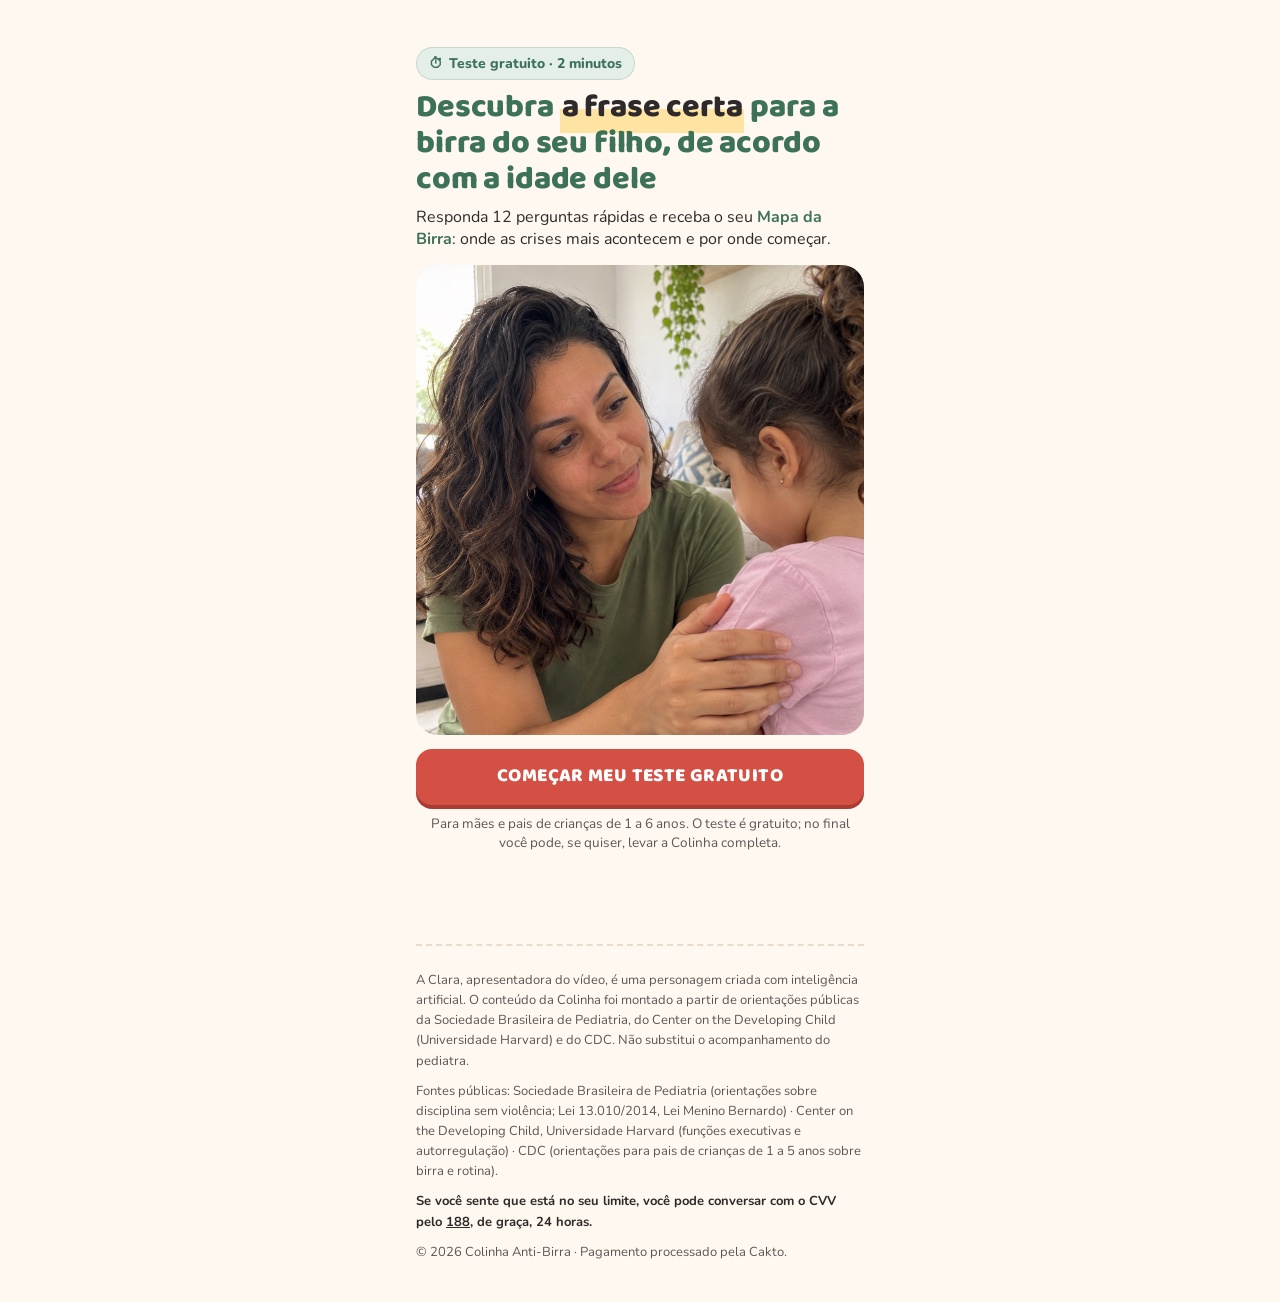
==== index.html @ 464ba3e7 "Funil Colinha Anti-Birra: quiz, oferta, upsells e downsells Co-Authored-By: Claude Opus 5.5 <noreply" ====
<!doctype html>
<html lang="pt-BR">
<head>
  <meta charset="utf-8">
  <meta name="viewport" content="width=device-width, initial-scale=1, viewport-fit=cover">
  <title>Mapa da Birra · Teste gratuito</title>
  <meta name="description" content="Teste gratuito de 2 minutos: descubra a frase certa para a birra do seu filho, de acordo com a idade dele.">
  <meta name="theme-color" content="#FFF8F0">
  <meta property="og:title" content="Mapa da Birra · Teste gratuito">
  <meta property="og:description" content="Descubra a frase certa para a birra do seu filho, de acordo com a idade dele.">
  <meta property="og:type" content="website">
  <meta property="og:locale" content="pt_BR">
  <link rel="icon" href="data:image/svg+xml,%3Csvg xmlns='http://www.w3.org/2000/svg' viewBox='0 0 100 100'%3E%3Ctext y='.9em' font-size='90'%3E%F0%9F%A7%A1%3C/text%3E%3C/svg%3E">

  <link rel="preconnect" href="https://fonts.googleapis.com">
  <link rel="preconnect" href="https://fonts.gstatic.com" crossorigin>
  <link rel="preload" as="image" href="img/capa.jpg" fetchpriority="high">
  <link rel="stylesheet" href="https://fonts.googleapis.com/css2?family=Baloo+2:wght@600;700;800&family=Nunito:wght@400;600;700&display=swap">
  <link rel="stylesheet" href="css/estilo.css">

  <!-- Quem recarrega no meio do quiz volta para a tela onde parou (sem piscar a capa) -->
  <style>.restaurando #tela-capa { visibility: hidden; }</style>
  <script>
    try {
      var s = JSON.parse(localStorage.getItem('cab_quiz_v1') || 'null');
      if (s && s.tela > 0) {
        document.documentElement.className += ' restaurando';
        setTimeout(function () { document.documentElement.classList.remove('restaurando'); }, 3000);
      }
    } catch (e) {}
  </script>

  <!-- UTMify: UTMs -->
  <script src="https://cdn.utmify.com.br/scripts/utms/latest.js" data-utmify-prevent-xcod-sck data-utmify-prevent-subids async defer></script>

  <script src="config.js" defer></script>
  <script src="js/rastreio.js" defer></script>
  <script src="js/quiz.js" defer></script>
</head>
<body>
  <main class="pagina">

    <!-- ===================== ETAPA 1 · CAPA ===================== -->
    <section id="tela-capa" class="capa" aria-labelledby="capa-titulo">
      <span class="selo"><span aria-hidden="true">⏱</span> Teste gratuito · 2 minutos</span>
      <h1 id="capa-titulo">Descubra <span class="marca-texto">a frase certa</span> para a birra do seu filho, de acordo com a idade dele</h1>
      <p class="subtitulo">Responda 12 perguntas rápidas e receba o seu <strong>Mapa da Birra</strong>: onde as crises mais acontecem e por onde começar.</p>
      <div class="midia capa-midia" data-ph="img/capa.jpg">
        <img src="img/capa.jpg" alt="Mãe abaixada, calma, conversando com a filha pequena na altura dela" width="880" height="1100" fetchpriority="high" decoding="async" onerror="this.remove()">
      </div>
      <button id="btn-comecar" class="btn btn--pulso" type="button">COMEÇAR MEU TESTE GRATUITO</button>
      <p class="nota">Para mães e pais de crianças de 1 a 6 anos. O teste é gratuito; no final você pode, se quiser, levar a Colinha completa.</p>
    </section>

    <!-- ===================== PERGUNTAS (montadas pelo js/quiz.js) ===================== -->
    <section id="tela-quiz" class="quiz" hidden>
      <div class="quiz-topo">
        <button class="voltar" id="btn-voltar" type="button" aria-label="Voltar para a tela anterior">
          <svg viewBox="0 0 24 24" fill="none" stroke="currentColor" stroke-width="2.6" stroke-linecap="round" stroke-linejoin="round" aria-hidden="true"><path d="M15 5l-7 7 7 7"/></svg>
        </button>
        <div class="progresso" role="progressbar" aria-label="Progresso do teste" aria-valuemin="0" aria-valuemax="100" aria-valuenow="0">
          <span id="progresso-barra"></span>
        </div>
      </div>
      <div class="quiz-conteudo" id="quiz-conteudo"></div>
    </section>

    <!-- ===================== CARREGAMENTO ===================== -->
    <section id="tela-carregando" class="carregando" hidden aria-live="polite">
      <div class="anel" aria-hidden="true"></div>
      <ul class="passos-carregando">
        <li><span class="ck"><svg viewBox="0 0 24 24" fill="none" stroke="currentColor" stroke-width="3.2" stroke-linecap="round" stroke-linejoin="round" aria-hidden="true"><path d="M5 12.5l4.5 4.5L19 7.5"/></svg></span><span>Analisando as suas respostas...</span></li>
        <li><span class="ck"><svg viewBox="0 0 24 24" fill="none" stroke="currentColor" stroke-width="3.2" stroke-linecap="round" stroke-linejoin="round" aria-hidden="true"><path d="M5 12.5l4.5 4.5L19 7.5"/></svg></span><span id="carregando-idade">Separando as frases para a idade do seu filho...</span></li>
        <li><span class="ck"><svg viewBox="0 0 24 24" fill="none" stroke="currentColor" stroke-width="3.2" stroke-linecap="round" stroke-linejoin="round" aria-hidden="true"><path d="M5 12.5l4.5 4.5L19 7.5"/></svg></span><span>Montando o seu Mapa da Birra...</span></li>
      </ul>
    </section>

    <!-- ===================== RESULTADO + MINI VSL + OFERTA ===================== -->
    <section id="tela-resultado" class="resultado" hidden>
      <h1 id="res-titulo" tabindex="-1">O seu Mapa da Birra está pronto</h1>

      <div class="mapa">
        <h2>O que o seu Mapa mostra</h2>
        <ul>
          <li><span class="ic" aria-hidden="true">👶</span><span><strong>Idade:</strong> <span id="res-idade"></span></span></li>
          <li><span class="ic" aria-hidden="true">📍</span><span id="res-colinhas"></span></li>
          <li><span class="ic" aria-hidden="true">🧠</span><span>Nessa idade, isso é esperado: o freio ainda está em construção.</span></li>
          <li><span class="ic" aria-hidden="true">🌱</span><span><strong>O que vai mudar o seu dia:</strong> ter a frase pronta antes da crise e um plano de <span id="res-minutos">5</span> minutos por dia.</span></li>
        </ul>
        <p class="aviso-idade" id="res-aviso-idade" hidden>A Colinha foi feita para crianças de 1 a 6 anos. Com crianças maiores, muitas frases da versão de 4 a 6 anos ainda ajudam, mas o material não foi pensado para essa idade.</p>
      </div>

      <p class="vsl-intro">Assista: a Clara explica o seu Mapa</p>
      <div class="midia vsl" id="vsl" data-ph="Vídeo da Clara">
        <video id="vsl-video" playsinline webkit-playsinline muted loop preload="none" aria-label="Vídeo da Clara sobre o Mapa da Birra e a Colinha Anti-Birra"></video>
        <button class="vsl-toque" id="vsl-toque" type="button" aria-label="Pausar o vídeo" hidden>
          <span class="icone-play"><svg viewBox="0 0 24 24" fill="currentColor" aria-hidden="true"><path d="M7 4.5v15l13-7.5z"/></svg></span>
        </button>
        <button class="vsl-som" id="vsl-som" type="button"><span><span aria-hidden="true">🔊</span> Toque para ouvir</span></button>
        <div class="vsl-barra" id="vsl-barra" hidden><span id="vsl-progresso"></span></div>
        <p class="vsl-aviso" id="vsl-erro" hidden>O vídeo não carregou agora. A oferta já está logo abaixo.</p>
      </div>

      <div class="ler-oferta" id="ler-oferta">
        <button class="link-discreto" id="btn-ler-oferta" type="button">Prefere ler? Ver a oferta agora</button>
      </div>

      <!-- Oferta: abre aos 172 s de vídeo com som, 185 s depois do resultado ou pelo link acima -->
      <div id="oferta" hidden>
        <div class="caixa-preco" id="oferta-topo">
          <h2 class="so-leitor">Oferta</h2>
          <div class="valor"><small>R$</small>27</div>
          <p class="condicao">Pagamento único · Pix ou cartão</p>
          <a class="btn btn--pulso" data-checkout href="#"><span>QUERO MINHA COLINHA <span class="sem-quebra">ANTI-BIRRA</span></span></a>
          <p class="miudo">Acesso no seu e-mail logo após o pagamento · Garantia de 7 dias</p>
        </div>

        <div class="midia midia--quadrada midia--contain oferta-mockup" data-ph="img/mockup.png">
          <img src="img/mockup.png" alt="Colinha Anti-Birra: cartões de frases, guia Freio Emprestado e versão para o celular" width="1080" height="1080" loading="lazy" decoding="async" onerror="this.remove()">
        </div>
        <h2 class="oferta-titulo">Colinha Anti-Birra</h2>
        <p class="oferta-sub">As frases prontas para as 10 birras do dia, em cartões para colar na geladeira, com o método Freio Emprestado e um plano de 7 dias para você atravessar a birra sem gritar.</p>

        <section class="secao">
          <h2>O que você recebe</h2>
          <ul class="lista-check">
            <li><strong>As 10 colinhas:</strong> frases prontas para cada situação, com uma versão para 1 a 3 anos e outra para 4 a 6 anos.</li>
            <li><strong>Guia Freio Emprestado:</strong> os 3 passos para atravessar a birra sem gritar, explicados de um jeito simples.</li>
            <li><strong>Cartões de geladeira:</strong> para imprimir e colar, e também uma versão para a tela do celular.</li>
            <li><strong>Plano de 7 dias:</strong> 5 minutos por dia para trocar o grito pela calma, aos poucos.</li>
            <li><strong>Quando procurar o pediatra:</strong> os sinais de que vale conversar com um profissional.</li>
          </ul>
          <div class="chips" id="chips-colinhas" aria-label="As 10 colinhas"></div>
          <p class="chips-legenda" id="chips-legenda" hidden>Em amarelo, com ✓: as que você marcou no teste.</p>
        </section>

        <section class="secao">
          <h2>Como funciona: Freio Emprestado em 3 passos</h2>
          <div class="passos3">
            <div class="passo3"><h3>Pausa</h3><p>Você freia primeiro: uma respiração e abaixa na altura da criança.</p></div>
            <div class="passo3"><h3>Frase pronta</h3><p>Uma frase curta que dá nome ao que ela sente e mantém o limite.</p></div>
            <div class="passo3"><h3>Reparo</h3><p>Se escapou um grito, a frase para pedir desculpa e reconectar.</p></div>
          </div>
        </section>

        <section class="secao">
          <h2>Para quem é (e para quem não é)</h2>
          <div class="dupla">
            <div class="cartao cartao--sim"><h3>Para quem é</h3><p>Mães e pais de crianças de 1 a 6 anos que querem gritar menos e ter a frase certa na hora da birra.</p></div>
            <div class="cartao cartao--nao"><h3>Para quem não é</h3><p>Não é tratamento. Se você desconfia de autismo, TDAH ou outra condição, fale com o pediatra.</p></div>
          </div>
        </section>

        <section class="secao">
          <h2>Por que é tão barato?</h2>
          <p>É digital e a gente quer que caiba no bolso de qualquer mãe.</p>
        </section>

        <div class="caixa-preco">
          <p><strong>Colinha Anti-Birra completa</strong></p>
          <div class="valor"><small>R$</small>27</div>
          <p class="condicao">Pagamento único · Pix ou cartão</p>
          <a class="btn" data-checkout href="#"><span>QUERO MINHA COLINHA <span class="sem-quebra">ANTI-BIRRA</span></span></a>
          <p class="miudo">Sem mensalidade. O preço aqui é o mesmo do checkout.</p>
        </div>

        <div class="garantia">
          <div class="selo-7" aria-hidden="true"><b>7</b><span>DIAS</span></div>
          <p><strong>Garantia de 7 dias.</strong> Se não gostar, é só pedir o reembolso dentro desse prazo e você recebe o valor de volta.</p>
        </div>

        <section class="secao">
          <h2>Perguntas frequentes</h2>
          <div class="faq">
            <details>
              <summary>Como eu recebo?</summary>
              <p>Assim que o pagamento é aprovado, o acesso chega no e-mail que você usar na compra. Quem envia é a Cakto, a plataforma de pagamento. No cartão é na hora; no Pix, logo depois da confirmação. Dá para abrir tudo no celular.</p>
            </details>
            <details>
              <summary>Serve para qual idade?</summary>
              <p>Para crianças de 1 a 6 anos. Cada colinha tem uma versão para 1 a 3 anos e outra para 4 a 6 anos.</p>
            </details>
            <details>
              <summary>Precisa imprimir?</summary>
              <p>Não. Tem a versão para a tela do celular. Os cartões para imprimir são para quem quer a frase colada na geladeira.</p>
            </details>
            <details>
              <summary>É assinatura?</summary>
              <p>Não. É um pagamento único de R$ 27, sem mensalidade.</p>
            </details>
            <details>
              <summary>Serve para autismo ou TDAH?</summary>
              <p>A Colinha não é tratamento e não foi feita para nenhuma condição específica. Se você desconfia de autismo, TDAH ou outra condição, converse com o pediatra: é ele quem pode avaliar e orientar.</p>
            </details>
            <details>
              <summary>E se eu não gostar?</summary>
              <p>Você tem 7 dias de garantia. Se não gostar, pede o reembolso dentro desse prazo e recebe o valor de volta.</p>
            </details>
          </div>
        </section>

        <div class="caixa-preco">
          <div class="valor"><small>R$</small>27</div>
          <p class="condicao">Pagamento único · Pix ou cartão</p>
          <a class="btn" data-checkout href="#"><span>QUERO MINHA COLINHA <span class="sem-quebra">ANTI-BIRRA</span></span></a>
        </div>
      </div>

      <p class="ler-oferta"><button class="link-discreto" id="btn-refazer" type="button">Refazer o teste</button></p>
    </section>

    <!-- ===================== RODAPÉ ===================== -->
    <footer class="rodape">
      <p>A Clara, apresentadora do vídeo, é uma personagem criada com inteligência artificial. O conteúdo da Colinha foi montado a partir de orientações públicas da Sociedade Brasileira de Pediatria, do Center on the Developing Child (Universidade Harvard) e do CDC. Não substitui o acompanhamento do pediatra.</p>
      <p>Fontes públicas: Sociedade Brasileira de Pediatria (orientações sobre disciplina sem violência; Lei 13.010/2014, Lei Menino Bernardo) · Center on the Developing Child, Universidade Harvard (funções executivas e autorregulação) · CDC (orientações para pais de crianças de 1 a 5 anos sobre birra e rotina).</p>
      <p class="cvv">Se você sente que está no seu limite, você pode conversar com o CVV pelo <a href="tel:188">188</a>, de graça, 24 horas.</p>
      <p data-suporte-linha>Suporte: <a data-suporte-email href="#">e-mail de suporte</a></p>
      <p>© 2026 Colinha Anti-Birra · Pagamento processado pela Cakto.</p>
    </footer>
  </main>
</body>
</html>
---- css/estilo.css ----
/* Colinha Anti-Birra · estilos do funil (mobile first, 390 px)
   Cores do briefing. Para texto, usamos tons mais escuros do sálvia e do coral,
   porque os tons originais não têm contraste suficiente sobre o creme. */
:root {
  --creme: #FFF8F0;
  --salvia: #6FA58C;
  --salvia-escuro: #3D7259;   /* títulos: 5,3:1 sobre o creme */
  --salvia-claro: #E3EFE8;
  --coral: #F2766B;           /* destaques e detalhes */
  --coral-botao: #D44F44;     /* fundo dos botões: texto branco a 4,2:1 */
  --coral-sombra: #A93B32;
  --coral-texto: #B9443A;     /* coral para texto pequeno */
  --grafite: #2E2A2B;
  --texto-suave: #5C5557;     /* 6,9:1 sobre o creme */
  --manteiga: #FFE3A3;
  --manteiga-claro: #FFF0CC;
  --branco: #FFFFFF;
  --borda: #E8DCCF;
  --raio: 18px;
  --sombra: 0 1px 0 rgba(46, 42, 43, .05), 0 8px 24px rgba(46, 42, 43, .07);
  --titulo: 'Baloo 2', ui-rounded, system-ui, -apple-system, 'Segoe UI', Roboto, sans-serif;
  --texto: 'Nunito', system-ui, -apple-system, 'Segoe UI', Roboto, sans-serif;
}

*, *::before, *::after { box-sizing: border-box; }
html { -webkit-text-size-adjust: 100%; }
body {
  margin: 0;
  background: var(--creme);
  color: var(--grafite);
  font-family: var(--texto);
  font-size: 17px;
  line-height: 1.5;
  -webkit-font-smoothing: antialiased;
}
img, video { display: block; max-width: 100%; }
[hidden] { display: none !important; }
a { color: var(--salvia-escuro); }
button { font: inherit; }
:focus-visible { outline: 3px solid var(--grafite); outline-offset: 3px; border-radius: 6px; }

h1, h2, h3 {
  font-family: var(--titulo);
  color: var(--salvia-escuro);
  line-height: 1.12;
  margin: 0;
  letter-spacing: -.005em;
}
h1 { font-weight: 800; font-size: 28px; }
h2 { font-weight: 800; font-size: 25px; }
h3 { font-weight: 700; font-size: 20px; }
p { margin: 0; }

.pagina { max-width: 480px; margin: 0 auto; padding: 0 16px; }

.marca-texto {
  background: linear-gradient(180deg, transparent 52%, var(--manteiga) 52%);
  color: var(--grafite);
  padding: 0 2px;
  -webkit-box-decoration-break: clone;
  box-decoration-break: clone;
}
.sem-quebra { white-space: nowrap; }
.so-leitor {
  position: absolute; width: 1px; height: 1px; overflow: hidden;
  clip: rect(0 0 0 0); white-space: nowrap;
}

/* ---------- Selo ---------- */
.selo {
  display: inline-flex; align-items: center; gap: 6px;
  background: var(--salvia-claro);
  color: var(--salvia-escuro);
  font-weight: 800; font-size: 14px;
  padding: 5px 12px;
  border-radius: 999px;
  border: 1.5px solid rgba(61, 114, 89, .18);
}

/* ---------- Botões ---------- */
.btn {
  display: flex; align-items: center; justify-content: center;
  width: 100%;
  min-height: 56px;
  padding: 12px 18px;
  border: 0;
  border-radius: 16px;
  background: var(--coral-botao);
  color: var(--branco);
  font-family: var(--titulo);
  font-weight: 800;
  font-size: 19px;
  line-height: 1.15;
  letter-spacing: .02em;
  text-align: center;
  text-decoration: none;
  cursor: pointer;
  box-shadow: 0 4px 0 var(--coral-sombra);
  transition: transform .08s ease, box-shadow .08s ease, filter .15s ease;
  -webkit-tap-highlight-color: transparent;
}
.btn:hover { filter: brightness(.96); }
.btn:active { transform: translateY(3px); box-shadow: 0 1px 0 var(--coral-sombra); }
.btn[disabled] {
  background: #CFC6BC; color: #4A4446; box-shadow: none; cursor: not-allowed; filter: none;
}
.btn--pulso { animation: pulso 2.4s ease-in-out infinite; }
@keyframes pulso {
  0%, 100% { transform: scale(1); }
  50% { transform: scale(1.025); }
}

.link-discreto {
  display: inline-flex; align-items: center; justify-content: center;
  min-height: 48px; padding: 8px 12px;
  background: none; border: 0;
  color: var(--texto-suave);
  font-size: 15px; font-weight: 700;
  text-decoration: underline; text-underline-offset: 3px;
  cursor: pointer;
}

/* ---------- Mídia com placeholder (some quando a imagem carrega) ---------- */
.midia {
  position: relative;
  overflow: hidden;
  border-radius: 22px;
  background: linear-gradient(155deg, #DCEBE2 0%, #F6EBDD 55%, #FFE9C2 100%);
}
.midia::after {
  content: attr(data-ph);
  position: absolute; left: 0; right: 0; bottom: 12px;
  text-align: center;
  font-size: 12px; font-weight: 700;
  color: rgba(46, 42, 43, .45);
}
.midia > img, .midia > video {
  position: absolute; inset: 0;
  width: 100%; height: 100%;
  object-fit: cover;
  z-index: 1;
}
.midia--contain > img { object-fit: contain; }
.midia--quadrada { aspect-ratio: 1 / 1; background-color: transparent; }

/* ---------- Etapa 1: capa (precisa caber inteira em 390×844) ---------- */
.capa {
  display: flex;
  flex-direction: column;
  justify-content: center;
  min-height: 100vh;
  min-height: 100svh;
  padding: 14px 0 14px;
}
.capa .selo { align-self: flex-start; }
.capa h1 { margin-top: 10px; font-size: 27px; }
.capa .subtitulo { margin-top: 8px; font-size: 16px; line-height: 1.42; }
.capa .subtitulo strong { color: var(--salvia-escuro); }
.capa-midia {
  flex: 1 1 0;
  min-height: 150px;
  max-height: 470px;
  margin: 14px 0;
}
.capa-midia > img { object-position: 40% 22%; }
.capa .nota {
  margin-top: 10px;
  font-size: 13.5px; line-height: 1.4;
  color: var(--texto-suave);
  text-align: center;
}

/* ---------- Quiz ---------- */
.quiz { min-height: 100vh; min-height: 100svh; display: flex; flex-direction: column; }
.quiz-topo {
  position: sticky; top: 0; z-index: 5;
  display: flex; align-items: center; gap: 12px;
  padding: 10px 0;
  background: var(--creme);
}
.voltar {
  flex: 0 0 auto;
  display: inline-flex; align-items: center; justify-content: center;
  width: 48px; height: 48px;
  border-radius: 50%;
  border: 2px solid var(--borda);
  background: var(--branco);
  color: var(--grafite);
  cursor: pointer;
}
.voltar svg { width: 22px; height: 22px; }
.voltar[aria-hidden="true"] { visibility: hidden; }
.progresso {
  flex: 1 1 auto;
  height: 10px;
  border-radius: 999px;
  background: #EFE4D6;
  overflow: hidden;
}
.progresso > span {
  display: block; height: 100%; width: 0;
  border-radius: inherit;
  background: var(--salvia);
  transition: width .35s ease;
}
.quiz-conteudo { flex: 1 1 auto; display: flex; flex-direction: column; padding: 8px 0 24px; }
.q-titulo { font-size: 25px; margin-top: 6px; }
.q-titulo:focus { outline: none; }
.q-dica { margin-top: 6px; color: var(--texto-suave); font-size: 15px; font-weight: 600; }

.opcoes { display: grid; gap: 10px; margin-top: 18px; }
.opcao {
  display: flex; align-items: center; justify-content: space-between; gap: 12px;
  width: 100%;
  min-height: 56px;
  padding: 12px 16px;
  text-align: left;
  background: var(--branco);
  color: var(--grafite);
  border: 2px solid var(--borda);
  border-radius: 16px;
  font-size: 17px; font-weight: 700; line-height: 1.3;
  cursor: pointer;
  transition: border-color .12s ease, background .12s ease, transform .08s ease;
  -webkit-tap-highlight-color: transparent;
}
.opcao:active { transform: scale(.985); }
.opcao .marca {
  flex: 0 0 auto;
  width: 24px; height: 24px;
  border-radius: 50%;
  border: 2px solid #CDBFB0;
  display: inline-flex; align-items: center; justify-content: center;
  color: var(--branco);
}
.opcao--check .marca { border-radius: 7px; }
.opcao .marca svg { width: 15px; height: 15px; opacity: 0; }
.opcao.selecionada { border-color: var(--salvia-escuro); background: var(--salvia-claro); }
.opcao.selecionada .marca { background: var(--salvia-escuro); border-color: var(--salvia-escuro); }
.opcao.selecionada .marca svg { opacity: 1; }

.rodape-fixo {
  position: sticky; bottom: 0;
  margin-top: auto;
  padding: 16px 0 calc(12px + env(safe-area-inset-bottom));
  background: linear-gradient(180deg, rgba(255, 248, 240, 0) 0, var(--creme) 18px);
}

/* Reforços */
.reforco { display: flex; flex-direction: column; gap: 16px; margin-top: 8px; }
.reforco-icone {
  width: 64px; height: 64px; border-radius: 50%;
  display: flex; align-items: center; justify-content: center;
  background: var(--salvia-claro); font-size: 32px;
}
.reforco p { font-size: 18px; }
.fonte { font-size: 14px !important; color: var(--texto-suave); font-weight: 600; }

.postit {
  position: relative;
  background: var(--manteiga);
  border-radius: 6px 6px 22px 6px;
  padding: 26px 20px 20px;
  box-shadow: 0 10px 24px rgba(46, 42, 43, .12);
  transform: rotate(-1.4deg);
  margin: 10px 4px;
}
.postit::before {
  content: "";
  position: absolute; top: -11px; left: 50%;
  width: 92px; height: 24px; margin-left: -46px;
  background: rgba(111, 165, 140, .45);
  border-radius: 3px;
  transform: rotate(2deg);
}
.postit-titulo { font-family: var(--titulo); font-weight: 800; font-size: 20px; color: var(--grafite); }
.postit-frase { margin-top: 8px; font-size: 18px; line-height: 1.45; font-weight: 600; }

/* Nome */
.campo {
  width: 100%;
  min-height: 56px;
  margin-top: 18px;
  padding: 12px 16px;
  border: 2px solid var(--borda);
  border-radius: 16px;
  background: var(--branco);
  color: var(--grafite);
  font: 700 19px var(--texto);
}
.campo:focus { outline: none; border-color: var(--salvia-escuro); box-shadow: 0 0 0 4px rgba(61, 114, 89, .18); }
.campo::placeholder { color: #8A8183; font-weight: 600; }
.privacidade { margin-top: 10px; font-size: 14px; color: var(--texto-suave); }
.acoes-nome { display: grid; gap: 4px; margin-top: 20px; justify-items: center; }

/* ---------- Carregamento ---------- */
.carregando {
  min-height: 100vh; min-height: 100svh;
  display: flex; flex-direction: column; justify-content: center; align-items: center;
  gap: 28px; padding: 24px 0;
  text-align: center;
}
.anel {
  width: 72px; height: 72px; border-radius: 50%;
  border: 7px solid var(--salvia-claro);
  border-top-color: var(--salvia);
  animation: girar 1s linear infinite;
}
@keyframes girar { to { transform: rotate(360deg); } }
.passos-carregando { list-style: none; margin: 0; padding: 0; display: grid; gap: 14px; text-align: left; width: 100%; max-width: 340px; }
.passos-carregando li {
  display: flex; align-items: center; gap: 12px;
  font-size: 17px; font-weight: 700;
  color: #9A9092;
  transition: color .3s ease;
}
.passos-carregando li.ativo, .passos-carregando li.feito { color: var(--grafite); }
.passos-carregando .ck {
  flex: 0 0 auto;
  width: 28px; height: 28px; border-radius: 50%;
  border: 2px solid #D9CDBF;
  display: inline-flex; align-items: center; justify-content: center;
  color: var(--branco);
  transition: background .3s ease, border-color .3s ease;
}
.passos-carregando .ck svg { width: 16px; height: 16px; opacity: 0; transition: opacity .3s ease; }
.passos-carregando li.ativo .ck { border-color: var(--salvia); box-shadow: 0 0 0 4px var(--salvia-claro); }
.passos-carregando li.feito .ck { background: var(--salvia-escuro); border-color: var(--salvia-escuro); }
.passos-carregando li.feito .ck svg { opacity: 1; }

/* ---------- Resultado ---------- */
.resultado { padding: 20px 0 8px; }
.resultado h1 { font-size: 27px; }
.resultado h1:focus { outline: none; }
.mapa {
  margin-top: 16px;
  background: var(--branco);
  border: 2px solid var(--borda);
  border-radius: var(--raio);
  padding: 16px;
  box-shadow: var(--sombra);
}
.mapa h2 { font-size: 19px; color: var(--grafite); }
.mapa ul { list-style: none; margin: 10px 0 0; padding: 0; display: grid; gap: 10px; }
.mapa li { display: flex; gap: 10px; font-size: 15.5px; line-height: 1.42; }
.mapa li .ic { flex: 0 0 auto; width: 24px; text-align: center; font-size: 18px; line-height: 1.3; }
.mapa strong { color: var(--grafite); }
.aviso-idade {
  margin-top: 12px; padding: 10px 12px;
  background: var(--manteiga-claro); border-radius: 12px;
  font-size: 14.5px;
}

.vsl-intro { margin: 22px 0 10px; text-align: center; font-weight: 700; font-size: 16px; }
.vsl {
  width: 100%;
  max-width: 300px;
  margin: 0 auto;
  aspect-ratio: 9 / 16;
  box-shadow: 0 12px 30px rgba(46, 42, 43, .18);
}
.vsl > video { background: transparent; }
.vsl-som {
  position: absolute; inset: 0; z-index: 3;
  display: flex; align-items: center; justify-content: center;
  padding: 0; border: 0;
  background: rgba(46, 42, 43, .30);
  cursor: pointer;
  -webkit-tap-highlight-color: transparent;
}
.vsl-som span {
  display: inline-flex; align-items: center; gap: 8px;
  min-height: 56px;
  padding: 12px 20px;
  border-radius: 999px;
  background: var(--coral-botao);
  color: var(--branco);
  font-family: var(--titulo); font-weight: 800; font-size: 20px;
  box-shadow: 0 6px 18px rgba(0, 0, 0, .25);
  animation: pulso 1.8s ease-in-out infinite;
}
.vsl-toque {
  position: absolute; inset: 0 0 8px; z-index: 2;
  display: flex; align-items: center; justify-content: center;
  background: transparent; border: 0; padding: 0;
  cursor: pointer;
  -webkit-tap-highlight-color: transparent;
}
.vsl-toque .icone-play {
  width: 76px; height: 76px; border-radius: 50%;
  display: flex; align-items: center; justify-content: center;
  background: rgba(46, 42, 43, .55); color: var(--branco);
  opacity: 0; transition: opacity .2s ease;
}
.vsl-toque.pausado .icone-play { opacity: 1; }
.vsl-toque .icone-play svg { width: 34px; height: 34px; margin-left: 4px; }
.vsl-barra {
  position: absolute; left: 0; right: 0; bottom: 0; z-index: 4;
  height: 6px;
  background: rgba(255, 255, 255, .35);
  pointer-events: none;
}
.vsl-barra > span { display: block; height: 100%; width: 0; background: var(--coral); }
.vsl-aviso {
  position: absolute; left: 12px; right: 12px; bottom: 18px; z-index: 4;
  padding: 10px 12px; border-radius: 12px;
  background: rgba(255, 255, 255, .92);
  font-size: 14px; font-weight: 700; text-align: center;
}
.ler-oferta { text-align: center; margin-top: 6px; }

/* ---------- Oferta ---------- */
.oferta-abre { animation: surgir .45s ease both; }
@keyframes surgir { from { opacity: 0; transform: translateY(10px); } to { opacity: 1; transform: none; } }

.caixa-preco {
  margin-top: 18px;
  background: var(--branco);
  border: 2px solid var(--borda);
  border-radius: var(--raio);
  padding: 18px 16px;
  text-align: center;
  box-shadow: var(--sombra);
}
.caixa-preco .valor {
  font-family: var(--titulo); font-weight: 800;
  font-size: 46px; line-height: 1;
  color: var(--grafite);
}
.caixa-preco .valor small { font-size: 22px; vertical-align: 14px; margin-right: 2px; }
.caixa-preco .condicao { margin-top: 6px; font-weight: 800; color: var(--salvia-escuro); }
.caixa-preco .btn { margin-top: 14px; }
.caixa-preco .miudo { margin-top: 10px; font-size: 14px; color: var(--texto-suave); }

.secao { margin-top: 34px; }
.secao > h2 { font-size: 24px; }
.secao > p { margin-top: 10px; }

.oferta-mockup { margin-top: 26px; }
.oferta-titulo { margin-top: 16px; text-align: center; }
.oferta-sub { margin-top: 8px; text-align: center; color: var(--grafite); }

.lista-check { list-style: none; margin: 14px 0 0; padding: 0; display: grid; gap: 12px; }
.lista-check li {
  position: relative;
  padding: 14px 14px 14px 50px;
  background: var(--branco);
  border: 2px solid var(--borda);
  border-radius: 16px;
  font-size: 16px; line-height: 1.42;
}
.lista-check li::before {
  content: "";
  position: absolute; left: 14px; top: 15px;
  width: 24px; height: 24px; border-radius: 50%;
  background: var(--salvia-escuro) url("data:image/svg+xml,%3Csvg xmlns='http://www.w3.org/2000/svg' viewBox='0 0 24 24' fill='none' stroke='%23fff' stroke-width='3.2' stroke-linecap='round' stroke-linejoin='round'%3E%3Cpath d='M5 12.5l4.5 4.5L19 7.5'/%3E%3C/svg%3E") center / 15px no-repeat;
}
.lista-check strong { color: var(--grafite); }

.chips { display: flex; flex-wrap: wrap; gap: 8px; margin-top: 14px; }
.chip {
  padding: 6px 12px; border-radius: 999px;
  background: var(--branco); border: 1.5px solid var(--borda);
  font-size: 14.5px; font-weight: 700;
}
.chip.sua { background: var(--manteiga); border-color: #E9C877; }
.chips-legenda { margin-top: 8px; font-size: 14px; color: var(--texto-suave); }

.passos3 { display: grid; gap: 12px; margin-top: 14px; counter-reset: passo; }
.passo3 {
  position: relative;
  padding: 16px 16px 16px 66px;
  background: var(--manteiga-claro);
  border-radius: 16px;
}
.passo3::before {
  counter-increment: passo;
  content: counter(passo);
  position: absolute; left: 14px; top: 14px;
  width: 38px; height: 38px; border-radius: 50%;
  display: flex; align-items: center; justify-content: center;
  background: var(--salvia-escuro); color: var(--branco);
  font-family: var(--titulo); font-weight: 800; font-size: 20px;
}
.passo3 h3 { font-size: 19px; color: var(--grafite); }
.passo3 p { margin-top: 4px; font-size: 15.5px; }

.dupla { display: grid; gap: 12px; margin-top: 14px; }
.cartao {
  padding: 16px;
  border-radius: 16px;
  background: var(--branco);
  border: 2px solid var(--borda);
}
.cartao h3 { font-size: 19px; }
.cartao p { margin-top: 6px; font-size: 15.5px; }
.cartao--sim { border-color: #B9D6C6; background: #F3F9F5; }
.cartao--nao { border-color: #F0C9C3; background: #FFF4F1; }
.cartao--nao h3 { color: var(--coral-texto); }

.garantia {
  display: flex; gap: 14px; align-items: flex-start;
  margin-top: 16px; padding: 16px;
  border-radius: 16px;
  background: var(--salvia-claro);
}
.garantia .selo-7 {
  flex: 0 0 auto;
  width: 62px; height: 62px; border-radius: 50%;
  display: flex; flex-direction: column; align-items: center; justify-content: center;
  background: var(--salvia-escuro); color: var(--branco);
  font-family: var(--titulo); font-weight: 800; line-height: 1;
}
.garantia .selo-7 b { font-size: 26px; }
.garantia .selo-7 span { font-size: 11px; letter-spacing: .04em; }
.garantia p { font-size: 15.5px; }

.faq { margin-top: 14px; display: grid; gap: 10px; }
.faq details {
  background: var(--branco);
  border: 2px solid var(--borda);
  border-radius: 16px;
  overflow: hidden;
}
.faq summary {
  list-style: none;
  display: flex; align-items: center; justify-content: space-between; gap: 12px;
  min-height: 56px;
  padding: 12px 16px;
  font-weight: 800; font-size: 16.5px;
  cursor: pointer;
}
.faq summary::-webkit-details-marker { display: none; }
.faq summary::after {
  content: "+";
  flex: 0 0 auto;
  font-family: var(--titulo); font-size: 26px; line-height: 1;
  color: var(--salvia-escuro);
}
.faq details[open] summary::after { content: "–"; }
.faq details p { padding: 0 16px 16px; font-size: 15.5px; }

/* ---------- Upsell / downsell / obrigado ---------- */
.topo-ok {
  display: flex; align-items: center; justify-content: center; gap: 8px;
  padding: 10px 16px;
  background: var(--salvia-escuro); color: var(--branco);
  font-weight: 800; font-size: 15px; text-align: center;
}
.upsell { padding: 22px 0 8px; }
.upsell h1 { font-size: 27px; text-align: center; }
.upsell .lead { margin-top: 10px; text-align: center; font-size: 16.5px; }
.upsell .midia { margin-top: 18px; }
.produto-nome { margin-top: 18px; text-align: center; font-size: 26px; }
.produto-desc { margin-top: 8px; text-align: center; }
.preco-up {
  margin-top: 20px; text-align: center;
}
.preco-up .de { color: var(--texto-suave); font-weight: 700; font-size: 16px; }
.preco-up .de s { text-decoration-thickness: 2px; }
.preco-up .valor { font-family: var(--titulo); font-weight: 800; font-size: 44px; line-height: 1.05; color: var(--grafite); }
.preco-up .valor small { font-size: 22px; vertical-align: 13px; margin-right: 2px; }
.preco-up .condicao { font-weight: 800; color: var(--salvia-escuro); font-size: 15.5px; }

.cakto-area { margin-top: 18px; min-height: 130px; }
.cakto-area cakto-upsell-buttons { display: block; font-family: var(--titulo); font-size: 19px; }
/* Os botões da Cakto ficam num shadow DOM, mas expõem part="button": dá para padronizar por fora */
.cakto-area cakto-upsell-accept, .cakto-area cakto-upsell-reject { display: block; text-align: center; }
cakto-upsell-accept::part(button) {
  display: block;
  width: 100%;
  min-height: 56px;
  padding: 12px 18px;
  border: 0;
  border-radius: 16px;
  background: var(--coral-botao);
  color: var(--branco);
  font-family: var(--titulo);
  font-weight: 800;
  font-size: 19px;
  line-height: 1.15;
  letter-spacing: .02em;
  box-shadow: 0 4px 0 var(--coral-sombra);
  cursor: pointer;
}
cakto-upsell-accept::part(button):active { transform: translateY(3px); box-shadow: 0 1px 0 var(--coral-sombra); }
cakto-upsell-reject::part(button) {
  display: block;
  width: 100%;
  min-height: 48px;
  margin-top: 10px;
  padding: 8px 12px;
  border: 0;
  background: transparent;
  color: var(--texto-suave);
  font-family: var(--texto);
  font-weight: 700;
  font-size: 15px;
  text-decoration: underline;
  text-underline-offset: 3px;
  cursor: pointer;
}
.nota-up { margin-top: 14px; font-size: 14px; color: var(--texto-suave); text-align: center; }

.obrigado { padding: 28px 0 8px; text-align: center; }
.obrigado .icone-ok {
  width: 76px; height: 76px; margin: 0 auto 14px; border-radius: 50%;
  display: flex; align-items: center; justify-content: center;
  background: var(--salvia-escuro); color: var(--branco);
}
.obrigado .icone-ok svg { width: 40px; height: 40px; }
.obrigado .lead { margin-top: 12px; font-size: 18px; }
.passos-obrigado { list-style: none; margin: 22px 0 0; padding: 0; display: grid; gap: 12px; text-align: left; }
.passos-obrigado li {
  display: flex; gap: 12px; align-items: flex-start;
  padding: 14px; border-radius: 16px;
  background: var(--branco); border: 2px solid var(--borda);
  font-size: 16px;
}
.passos-obrigado .n {
  flex: 0 0 auto;
  width: 32px; height: 32px; border-radius: 50%;
  display: flex; align-items: center; justify-content: center;
  background: var(--manteiga); font-family: var(--titulo); font-weight: 800;
}
.obrigado .btn { margin-top: 22px; }

/* ---------- Rodapé ---------- */
.rodape {
  margin-top: 44px;
  padding: 24px 0 40px;
  border-top: 2px dashed var(--borda);
  font-size: 13px;
  line-height: 1.55;
  color: var(--texto-suave);
}
.rodape p + p { margin-top: 10px; }
.rodape a { color: var(--grafite); font-weight: 700; }
.rodape .cvv { color: var(--grafite); font-weight: 700; }

@media (min-width: 560px) {
  .capa h1 { font-size: 32px; }
}

@media (prefers-reduced-motion: reduce) {
  *, *::before, *::after { animation: none !important; transition: none !important; scroll-behavior: auto !important; }
}
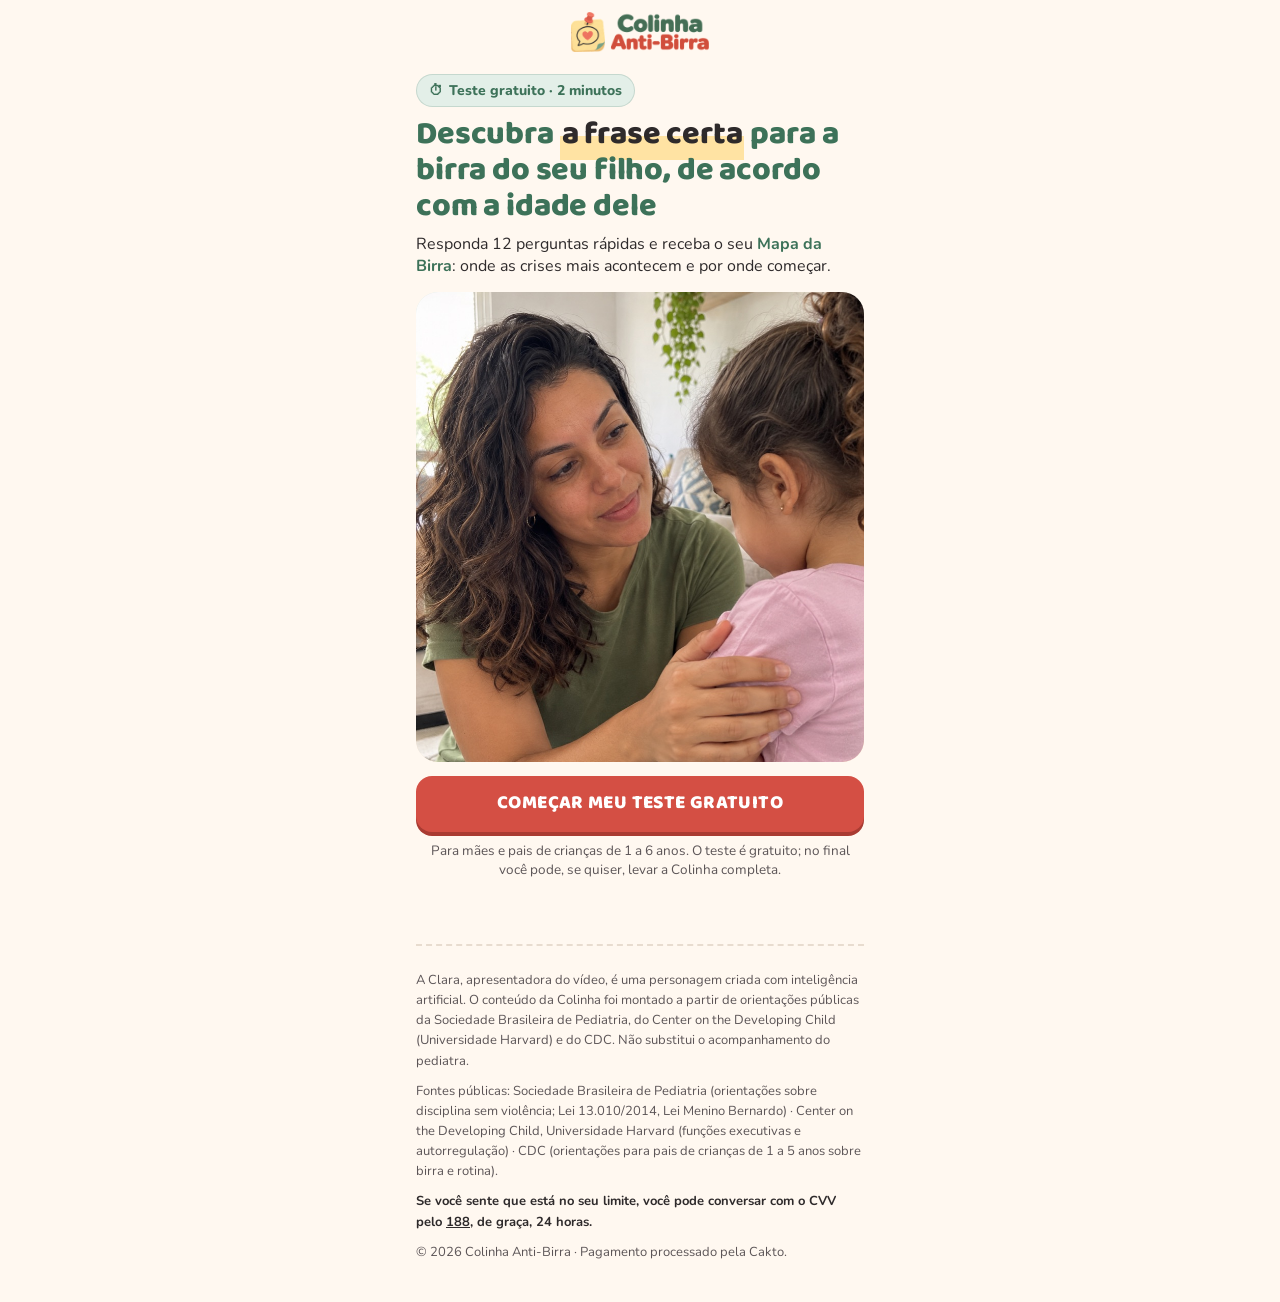
==== commit 8852465f: "Logo do produto no topo do quiz (capa, perguntas, carregamento e resultado) - Logo horizontal (img/l" ====
--- a/index.html
+++ b/index.html
@@ -10,7 +10,8 @@
   <meta property="og:description" content="Descubra a frase certa para a birra do seu filho, de acordo com a idade dele.">
   <meta property="og:type" content="website">
   <meta property="og:locale" content="pt_BR">
-  <link rel="icon" href="data:image/svg+xml,%3Csvg xmlns='http://www.w3.org/2000/svg' viewBox='0 0 100 100'%3E%3Ctext y='.9em' font-size='90'%3E%F0%9F%A7%A1%3C/text%3E%3C/svg%3E">
+  <link rel="icon" type="image/png" href="img/icone.png">
+  <link rel="apple-touch-icon" href="img/icone.png">
 
   <link rel="preconnect" href="https://fonts.googleapis.com">
   <link rel="preconnect" href="https://fonts.gstatic.com" crossorigin>
@@ -39,6 +40,8 @@
 </head>
 <body>
   <main class="pagina">
+    <!-- Logo do produto no topo de todas as telas do quiz -->
+    <header class="topo-marca"><img src="img/logo-h.png" alt="Colinha Anti-Birra" width="332" height="96" decoding="async" fetchpriority="high"></header>
 
     <!-- ===================== ETAPA 1 · CAPA ===================== -->
     <section id="tela-capa" class="capa" aria-labelledby="capa-titulo">
@@ -118,7 +121,7 @@
         <div class="midia midia--quadrada midia--contain oferta-mockup" data-ph="img/mockup.png">
           <img src="img/mockup.png" alt="Colinha Anti-Birra: cartões de frases, guia Freio Emprestado e versão para o celular" width="1080" height="1080" loading="lazy" decoding="async" onerror="this.remove()">
         </div>
-        <h2 class="oferta-titulo">Colinha Anti-Birra</h2>
+        <h2 class="oferta-titulo oferta-logo"><img src="img/logo.png" alt="Colinha Anti-Birra" width="480" height="476" loading="lazy" decoding="async"></h2>
         <p class="oferta-sub">As frases prontas para as 10 birras do dia, em cartões para colar na geladeira, com o método Freio Emprestado e um plano de 7 dias para você atravessar a birra sem gritar.</p>
 
         <section class="secao">
@@ -161,7 +164,7 @@
           <div class="valor"><small>R$</small>27</div>
           <p class="condicao">Pagamento único · Pix ou cartão</p>
           <a class="btn" data-checkout href="#"><span>QUERO MINHA COLINHA <span class="sem-quebra">ANTI-BIRRA</span></span></a>
-          <p class="miudo">Sem mensalidade. O preço aqui é o mesmo do checkout.</p>
+          <p class="miudo">Pagamento único, sem mensalidade e sem cobrança escondida.</p>
         </div>
 
         <div class="garantia">
@@ -186,7 +189,7 @@
             </details>
             <details>
               <summary>É assinatura?</summary>
-              <p>Não. É um pagamento único de R$ 27, sem mensalidade.</p>
+              <p data-faq-preco>Não. É um pagamento único de R$ 27, sem mensalidade.</p>
             </details>
             <details>
               <summary>Serve para autismo ou TDAH?</summary>
--- a/css/estilo.css
+++ b/css/estilo.css
@@ -645,3 +645,16 @@
 @media (prefers-reduced-motion: reduce) {
   *, *::before, *::after { animation: none !important; transition: none !important; scroll-behavior: auto !important; }
 }
+
+/* Logo do produto (22/11): no título da oferta e no topo da página de obrigado */
+.oferta-logo img { display: block; width: 210px; max-width: 62%; height: auto; margin: 0 auto; }
+.obrigado .obrigado-logo { display: block; width: 150px; max-width: 46%; height: auto; margin: 0 auto 18px; }
+
+/* Imagem carregada: some o fundo e o nome do arquivo do placeholder (igual ao Prato Ponte; o onerror remove o <img> e o placeholder volta) */
+.midia--contain:has(> img) { background: none; }
+.midia:has(> img)::after { content: none; }
+
+/* Logo no topo do quiz (capa, perguntas, carregamento e resultado). As telas descontam a altura dela para a capa continuar cabendo em 390×844 */
+.topo-marca { display: flex; justify-content: center; padding: 12px 0 2px; position: relative; z-index: 1; }
+.topo-marca img { display: block; height: 40px; width: auto; }
+.topo-marca ~ .capa, .topo-marca ~ .quiz, .topo-marca ~ .carregando { min-height: calc(100vh - 54px); min-height: calc(100svh - 54px); }
